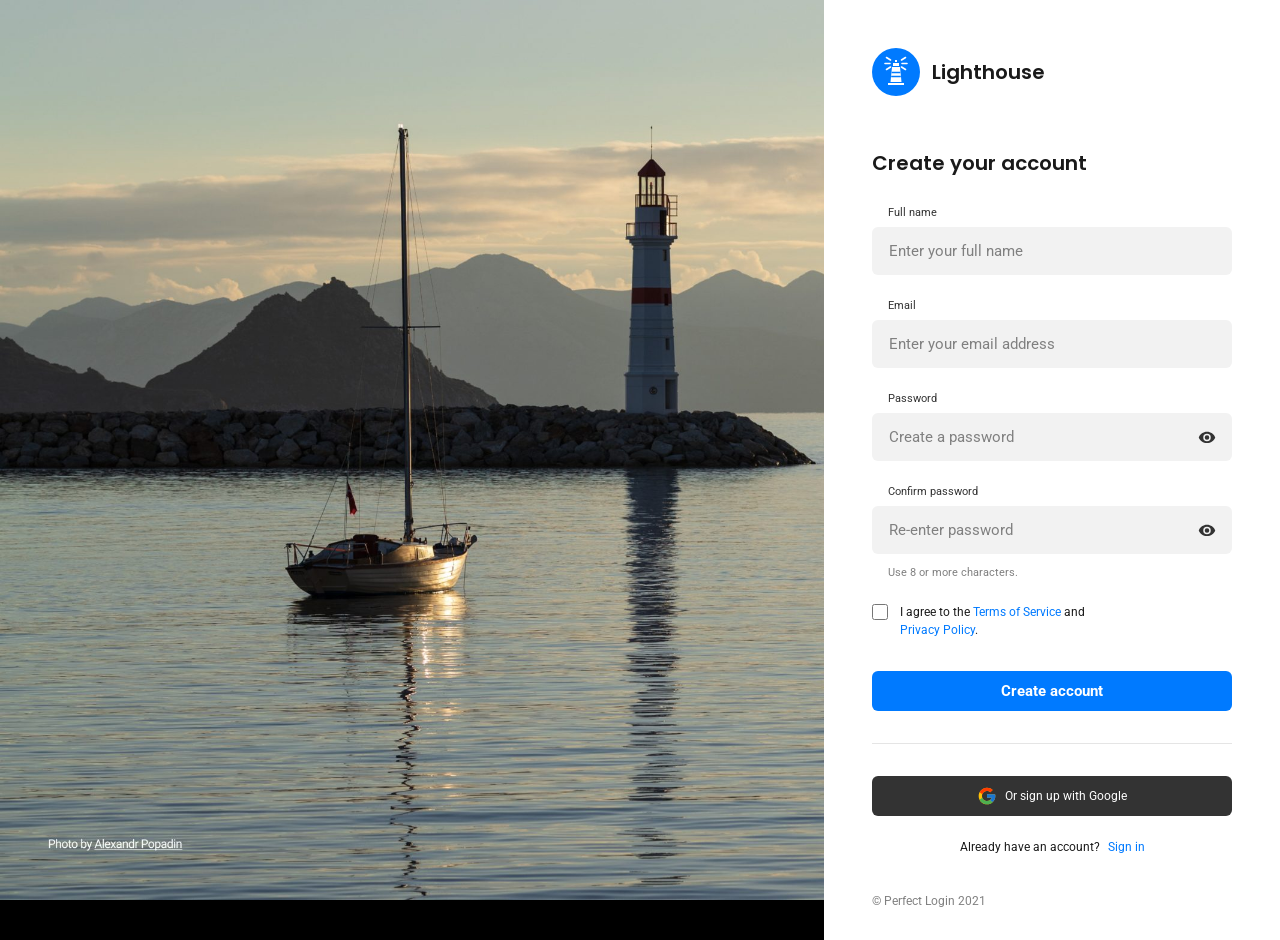
==== signup.html @ f248e5a9 "Lighthouse sign in / sign up pages Co-Authored-By: Claude Opus 5.5 <noreply@anthropic.com>" ====
<!DOCTYPE html>
<html lang="en">
<head>
  <meta charset="UTF-8">
  <meta name="viewport" content="width=device-width, initial-scale=1.0">
  <title>Sign up — Lighthouse</title>
  <link rel="preconnect" href="https://fonts.googleapis.com">
  <link rel="preconnect" href="https://fonts.gstatic.com" crossorigin>
  <link href="https://fonts.googleapis.com/css2?family=Poppins:wght@600&family=Roboto:wght@400;700&display=swap" rel="stylesheet">
  <link rel="stylesheet" href="style.css">
</head>
<body>
  <div class="page">
    <div class="hero"></div>

    <main class="panel">
      <a class="logo" href="index.html">
        <svg class="logo__icon" viewBox="0 0 48 48" aria-hidden="true">
          <circle cx="24" cy="24" r="24" fill="#007AFF"/>
          <g fill="#fff">
            <path d="M21 15h6v3h-6z"/>
            <path d="M20 19h8l1.5 15h-11z"/>
            <path d="M16 35h16v2H16z"/>
            <path d="M23 12h2v2h-2z"/>
          </g>
          <g stroke="#fff" stroke-width="1.6" stroke-linecap="round">
            <path d="M18 15.5h-5M35 15.5h-5M18.5 12l-4-2.5M29.5 12l4-2.5M18.5 19l-4 2.5M29.5 19l4 2.5"/>
          </g>
          <path d="M19.6 24.5h8.8M19.2 28.5h9.6" stroke="#007AFF" stroke-width="1.4"/>
        </svg>
        <span class="logo__text">Lighthouse</span>
      </a>

      <h1 class="title">Create your account</h1>

      <form class="form" id="signup-form" novalidate>
        <div class="field">
          <label class="field__label" for="fullname">Full name</label>
          <div class="field__control">
            <input class="input" id="fullname" name="fullname" type="text" placeholder="Enter your full name" autocomplete="name" required>
          </div>
          <p class="field__error">Enter your full name</p>
        </div>
        <div class="field">
          <label class="field__label" for="email">Email</label>
          <div class="field__control">
            <input class="input" id="email" name="email" type="email" placeholder="Enter your email address" autocomplete="email" required>
          </div>
          <p class="field__error">Enter a valid email address</p>
        </div>
        <div class="field">
          <label class="field__label" for="password">Password</label>
          <div class="field__control">
            <input class="input input--password" id="password" name="password" type="password" placeholder="Create a password" autocomplete="new-password" required>
            <button class="eye" type="button" aria-label="Show password">
              <svg class="eye__on" viewBox="0 0 24 24" fill="currentColor"><path d="M12 5C7 5 2.7 8.1 1 12.5 2.7 16.9 7 20 12 20s9.3-3.1 11-7.5C21.3 8.1 17 5 12 5zm0 12.5a5 5 0 1 1 0-10 5 5 0 0 1 0 10zm0-8a3 3 0 1 0 0 6 3 3 0 0 0 0-6z"/></svg>
              <svg class="eye__off" viewBox="0 0 24 24" fill="currentColor"><path d="M12 7a5 5 0 0 1 5 5c0 .6-.1 1.3-.4 1.8l2.9 2.9c1.5-1.3 2.7-2.9 3.5-4.7C21.3 7.6 17 4.5 12 4.5c-1.4 0-2.7.3-4 .7l2.2 2.2c.5-.3 1.2-.4 1.8-.4zM2 4.3l2.3 2.3.4.4A11.8 11.8 0 0 0 1 12c1.7 4.4 6 7.5 11 7.5 1.5 0 3-.3 4.4-.8l.4.4 2.9 2.9 1.3-1.3L3.3 3 2 4.3zm5.5 5.5 1.6 1.6-.1.6a3 3 0 0 0 3 3l.6-.1 1.6 1.6A5 5 0 0 1 7.5 9.8zm4.3-.8 3.2 3.2V12a3 3 0 0 0-3-3h-.2z"/></svg>
            </button>
          </div>
          <p class="field__error">Use 8 or more characters</p>
        </div>
        <div class="field">
          <label class="field__label" for="confirm">Confirm password</label>
          <div class="field__control">
            <input class="input input--password" id="confirm" name="confirm" type="password" placeholder="Re-enter password" autocomplete="new-password" required>
            <button class="eye" type="button" aria-label="Show password">
              <svg class="eye__on" viewBox="0 0 24 24" fill="currentColor"><path d="M12 5C7 5 2.7 8.1 1 12.5 2.7 16.9 7 20 12 20s9.3-3.1 11-7.5C21.3 8.1 17 5 12 5zm0 12.5a5 5 0 1 1 0-10 5 5 0 0 1 0 10zm0-8a3 3 0 1 0 0 6 3 3 0 0 0 0-6z"/></svg>
              <svg class="eye__off" viewBox="0 0 24 24" fill="currentColor"><path d="M12 7a5 5 0 0 1 5 5c0 .6-.1 1.3-.4 1.8l2.9 2.9c1.5-1.3 2.7-2.9 3.5-4.7C21.3 7.6 17 4.5 12 4.5c-1.4 0-2.7.3-4 .7l2.2 2.2c.5-.3 1.2-.4 1.8-.4zM2 4.3l2.3 2.3.4.4A11.8 11.8 0 0 0 1 12c1.7 4.4 6 7.5 11 7.5 1.5 0 3-.3 4.4-.8l.4.4 2.9 2.9 1.3-1.3L3.3 3 2 4.3zm5.5 5.5 1.6 1.6-.1.6a3 3 0 0 0 3 3l.6-.1 1.6 1.6A5 5 0 0 1 7.5 9.8zm4.3-.8 3.2 3.2V12a3 3 0 0 0-3-3h-.2z"/></svg>
            </button>
          </div>
          <p class="field__error">Passwords do not match</p>
        </div>
        <p class="field__hint">Use 8 or more characters.</p>

        <label class="check" id="agree-label">
          <input type="checkbox" id="agree" name="agree">
          <span>I agree to the <a href="#">Terms of Service</a> and<br><a href="#">Privacy Policy</a>.</span>
        </label>

        <button class="btn btn--primary btn--submit" type="submit">Create account</button>
      </form>

      <hr class="divider">

      <button class="btn btn--dark js-google" type="button">
        <svg viewBox="0 0 48 48" aria-hidden="true"><path fill="#FFC107" d="M43.6 20.1H42V20H24v8h11.3C33.7 32.7 29.2 36 24 36c-6.6 0-12-5.4-12-12s5.4-12 12-12c3.1 0 5.8 1.2 7.9 3.1l5.7-5.7C34 6.1 29.3 4 24 4 13 4 4 13 4 24s9 20 20 20 20-9 20-20c0-1.3-.1-2.6-.4-3.9z"/><path fill="#FF3D00" d="m6.3 14.7 6.6 4.8C14.7 15.1 19 12 24 12c3.1 0 5.8 1.2 7.9 3.1l5.7-5.7C34 6.1 29.3 4 24 4 16.3 4 9.7 8.3 6.3 14.7z"/><path fill="#4CAF50" d="M24 44c5.2 0 9.9-2 13.4-5.2l-6.2-5.2A11.9 11.9 0 0 1 24 36c-5.2 0-9.6-3.3-11.3-8l-6.5 5C9.5 39.6 16.2 44 24 44z"/><path fill="#1976D2" d="M43.6 20.1H42V20H24v8h11.3a12 12 0 0 1-4.1 5.6l6.2 5.2C37 39.2 44 34 44 24c0-1.3-.1-2.6-.4-3.9z"/></svg>
        Or sign up with Google
      </button>

      <p class="switch-account">Already have an account?<a href="index.html">Sign in</a></p>

      <p class="footer">© Perfect Login 2021</p>
    </main>
  </div>

  <div class="toast" id="toast"></div>

  <script src="script.js"></script>
</body>
</html>
---- style.css ----
*,
*::before,
*::after {
  box-sizing: border-box;
  margin: 0;
  padding: 0;
}

:root {
  --blue: #007aff;
  --blue-hover: #0066d6;
  --dark: #333333;
  --text: #1a1a1a;
  --gray: #808080;
  --input-bg: #f2f2f2;
  --line: #e5e5e5;
  --white: #ffffff;
  --error: #e53935;
}

html,
body {
  height: 100%;
}

body {
  font-family: "Roboto", Arial, sans-serif;
  color: var(--text);
  background: #000 url("images/lighthouse.jpg") left bottom / cover no-repeat;
}

a {
  color: var(--blue);
  text-decoration: none;
}

a:hover {
  text-decoration: underline;
}

/* ---------- layout ---------- */

.page {
  display: flex;
  min-height: 100vh;
}

.hero {
  flex: 1;
}

.panel {
  display: flex;
  flex-direction: column;
  width: 456px;
  flex-shrink: 0;
  padding: 48px 48px 32px;
  background: var(--white);
}

/* ---------- logo ---------- */

.logo {
  display: inline-flex;
  align-items: center;
  gap: 12px;
  align-self: flex-start;
  color: var(--text);
}

.logo:hover {
  text-decoration: none;
}

.logo__icon {
  width: 48px;
  height: 48px;
}

.logo__text {
  font-family: "Poppins", sans-serif;
  font-size: 20px;
  font-weight: 600;
}

/* ---------- form ---------- */

.title {
  margin: 52px 0 28px;
  font-family: "Poppins", sans-serif;
  font-size: 20px;
  font-weight: 600;
  line-height: 1.5;
}

.field + .field {
  margin-top: 24px;
}

.field__label {
  display: block;
  margin: 0 0 8px 16px;
  font-size: 11px;
  color: var(--dark);
}

.field__control {
  position: relative;
}

.input {
  width: 100%;
  height: 48px;
  padding: 0 16px;
  border: 1px solid transparent;
  border-radius: 6px;
  background: var(--input-bg);
  font: inherit;
  font-size: 15px;
  color: var(--text);
  outline: none;
  transition: border-color 0.2s, background 0.2s;
}

.input::placeholder {
  color: var(--gray);
}

.input:focus {
  border-color: var(--blue);
  background: var(--white);
}

.input--password {
  padding-right: 48px;
}

.field.is-invalid .input {
  border-color: var(--error);
}

.field__error {
  display: none;
  margin: 6px 0 0 16px;
  font-size: 11px;
  color: var(--error);
}

.field.is-invalid .field__error {
  display: block;
}

.field__hint {
  margin: 12px 0 0 16px;
  font-size: 11px;
  color: var(--gray);
}

.eye {
  position: absolute;
  top: 50%;
  right: 12px;
  display: flex;
  padding: 4px;
  border: 0;
  background: none;
  color: var(--dark);
  cursor: pointer;
  transform: translateY(-50%);
}

.eye svg {
  width: 18px;
  height: 18px;
}

.eye .eye__off,
.eye.is-shown .eye__on {
  display: none;
}

.eye.is-shown .eye__off {
  display: block;
}

/* remember me + forgot */

.options {
  display: flex;
  align-items: center;
  justify-content: space-between;
  margin-top: 24px;
  font-size: 12px;
}

.switch {
  display: inline-flex;
  align-items: center;
  gap: 8px;
  cursor: pointer;
  user-select: none;
}

.switch input {
  position: absolute;
  opacity: 0;
  pointer-events: none;
}

.switch__track {
  position: relative;
  width: 40px;
  height: 20px;
  border-radius: 10px;
  background: var(--input-bg);
  transition: background 0.2s;
}

.switch__track::after {
  content: "";
  position: absolute;
  top: 2px;
  left: 2px;
  width: 16px;
  height: 16px;
  border-radius: 50%;
  background: var(--white);
  box-shadow: 0 1px 3px rgba(0, 0, 0, 0.25);
  transition: transform 0.2s;
}

.switch input:checked + .switch__track {
  background: var(--blue);
}

.switch input:checked + .switch__track::after {
  transform: translateX(20px);
}

.switch input:focus-visible + .switch__track {
  outline: 2px solid var(--blue);
  outline-offset: 2px;
}

/* checkbox */

.check {
  display: flex;
  align-items: flex-start;
  gap: 12px;
  margin-top: 24px;
  font-size: 12px;
  line-height: 1.5;
  cursor: pointer;
}

.check input {
  flex-shrink: 0;
  width: 16px;
  height: 16px;
  margin-top: 1px;
  accent-color: var(--blue);
  cursor: pointer;
}

.check.is-invalid {
  color: var(--error);
}

/* buttons */

.btn {
  display: flex;
  align-items: center;
  justify-content: center;
  gap: 8px;
  width: 100%;
  height: 40px;
  border: 0;
  border-radius: 6px;
  font: inherit;
  font-size: 15px;
  font-weight: 700;
  color: var(--white);
  cursor: pointer;
  transition: background 0.2s;
}

.btn:hover {
  text-decoration: none;
}

.btn--primary {
  background: var(--blue);
}

.btn--primary:hover {
  background: var(--blue-hover);
}

.btn--dark {
  background: var(--dark);
  font-size: 12px;
  font-weight: 400;
}

.btn--dark:hover {
  background: #222;
}

.btn--dark svg {
  width: 20px;
  height: 20px;
}

.btn--submit {
  margin-top: 32px;
}

.divider {
  margin: 32px 0;
  border: 0;
  border-top: 1px solid var(--line);
}

.btn + .btn {
  margin-top: 24px;
}

.switch-account {
  margin-top: 24px;
  font-size: 12px;
  text-align: center;
}

.switch-account a {
  margin-left: 8px;
}

.footer {
  margin-top: auto;
  padding-top: 40px;
  font-size: 12px;
  color: var(--gray);
}

/* toast */

.toast {
  position: fixed;
  left: 50%;
  bottom: 32px;
  padding: 12px 20px;
  border-radius: 6px;
  background: var(--dark);
  color: var(--white);
  font-size: 14px;
  opacity: 0;
  pointer-events: none;
  transform: translate(-50%, 20px);
  transition: opacity 0.3s, transform 0.3s;
}

.toast.is-visible {
  opacity: 1;
  transform: translate(-50%, 0);
}

/* ---------- responsive ---------- */

@media (max-width: 768px) {
  body {
    background: var(--white);
  }

  .hero {
    display: none;
  }

  .panel {
    width: 100%;
    padding: 32px 16px 24px;
  }

  .title {
    margin-top: 40px;
  }
}
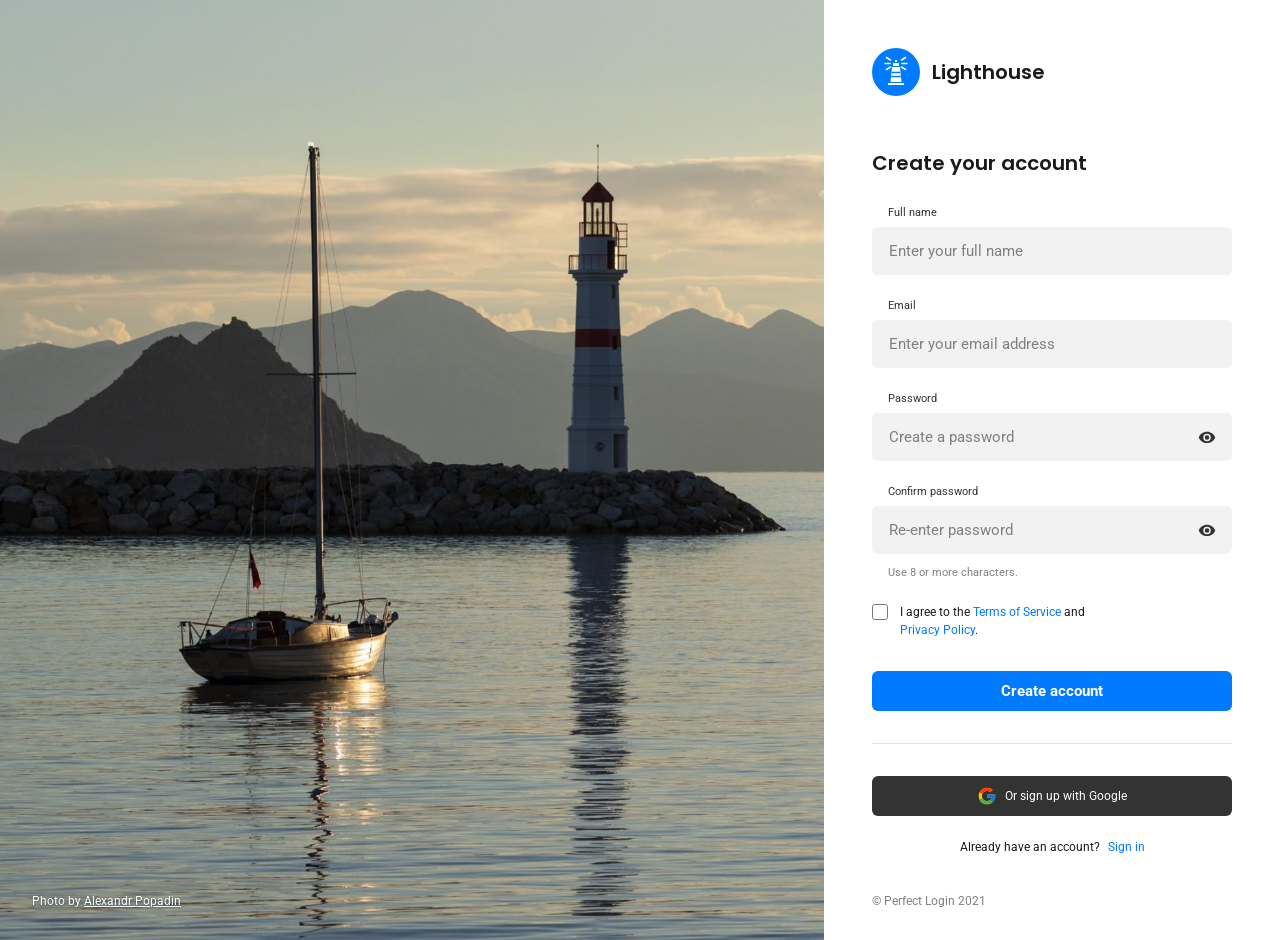
==== commit f7fd2a5f: "Crop background photo, move it to hero block Co-Authored-By: Claude Opus 5.5 <noreply@anthropic.com>" ====
--- a/signup.html
+++ b/signup.html
@@ -11,7 +11,9 @@
 </head>
 <body>
   <div class="page">
-    <div class="hero"></div>
+    <div class="hero">
+      <p class="hero__credit">Photo by <a href="https://unsplash.com/@popadin" target="_blank">Alexandr Popadin</a></p>
+    </div>
 
     <main class="panel">
       <a class="logo" href="index.html">
--- a/style.css
+++ b/style.css
@@ -26,7 +26,7 @@
 body {
   font-family: "Roboto", Arial, sans-serif;
   color: var(--text);
-  background: #000 url("images/lighthouse.jpg") left bottom / cover no-repeat;
+  background: var(--white);
 }
 
 a {
@@ -46,7 +46,23 @@
 }
 
 .hero {
+  position: relative;
   flex: 1;
+  background: #2b2f33 url("images/lighthouse.jpg") center 45% / cover no-repeat;
+}
+
+.hero__credit {
+  position: absolute;
+  left: 32px;
+  bottom: 32px;
+  font-size: 12px;
+  color: var(--white);
+  text-shadow: 0 1px 2px rgba(0, 0, 0, 0.4);
+}
+
+.hero__credit a {
+  color: var(--white);
+  text-decoration: underline;
 }
 
 .panel {
@@ -369,10 +385,6 @@
 /* ---------- responsive ---------- */
 
 @media (max-width: 768px) {
-  body {
-    background: var(--white);
-  }
-
   .hero {
     display: none;
   }
